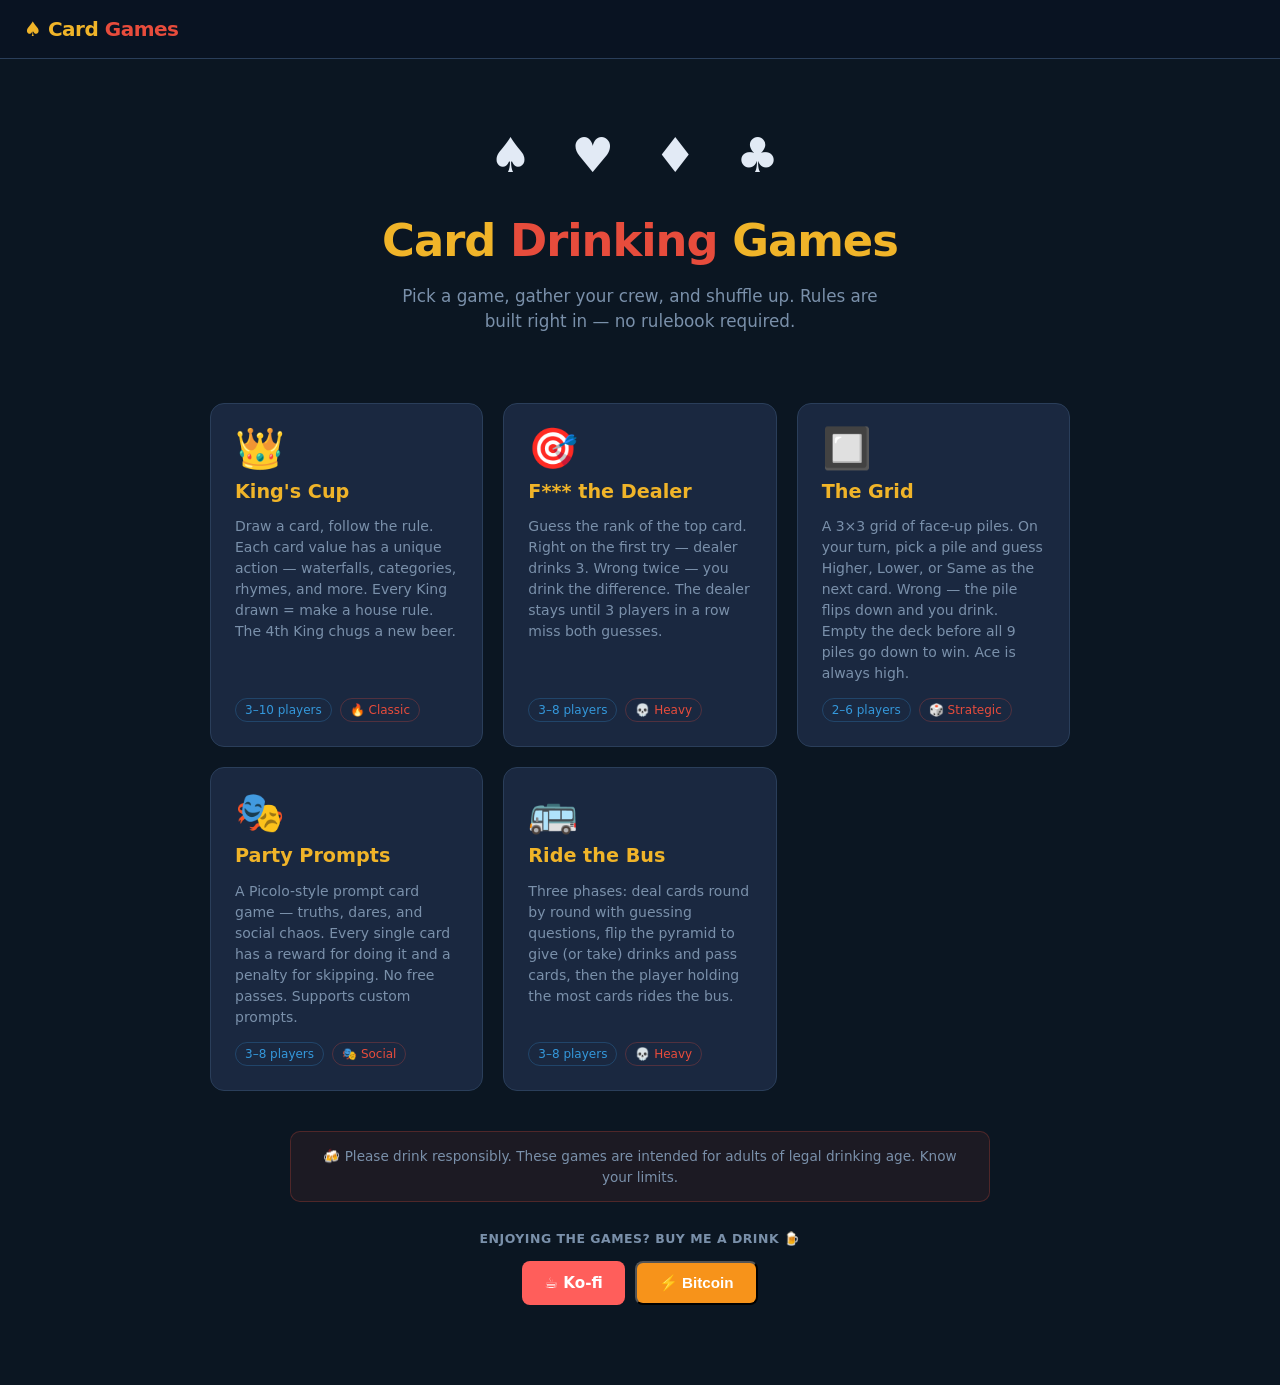
==== index.html @ 56109d14 "Card drinking games PWA: King's Cup, F*** the Dealer, The Grid, Ride the Bus, Party Prompts Co-Autho" ====
<!DOCTYPE html>
<html lang="en">
<head>
  <meta charset="UTF-8">
  <meta name="viewport" content="width=device-width, initial-scale=1.0">
  <!-- PWA -->
  <link rel="manifest" href="manifest.json">
  <meta name="theme-color" content="#f0b429">
  <meta name="mobile-web-app-capable" content="yes">
  <meta name="apple-mobile-web-app-capable" content="yes">
  <meta name="apple-mobile-web-app-status-bar-style" content="black-translucent">
  <meta name="apple-mobile-web-app-title" content="Card Games">
  <link rel="apple-touch-icon" href="icon-180.png">
  <title>Card Drinking Games</title>
  <link rel="stylesheet" href="style.css">
  <style>
    .hero {
      text-align: center;
      padding: 60px 20px 20px;
    }
    .hero-suits {
      font-size: 3rem;
      margin-bottom: 16px;
      letter-spacing: 12px;
    }
    .hero h1 {
      font-size: 2.8rem;
      font-weight: 900;
      color: var(--gold);
      letter-spacing: -1px;
      margin-bottom: 10px;
    }
    .hero h1 span { color: var(--accent); }
    .hero p {
      color: var(--muted);
      font-size: 1.05rem;
      max-width: 480px;
      margin: 0 auto;
    }
    .disclaimer {
      max-width: 700px;
      margin: 40px auto 0;
      background: rgba(231,76,60,0.08);
      border: 1px solid rgba(231,76,60,0.25);
      border-radius: 10px;
      padding: 14px 18px;
      color: var(--muted);
      font-size: 0.85rem;
      text-align: center;
    }
    .tip-wrap {
      text-align: center;
      margin: 28px auto 0;
    }
    .tip-btns {
      display: flex;
      gap: 10px;
      justify-content: center;
      flex-wrap: wrap;
    }
    .tip-label {
      font-size: 0.78rem;
      font-weight: 700;
      text-transform: uppercase;
      letter-spacing: 0.5px;
      color: var(--muted);
      margin-bottom: 12px;
    }
    .tip-btn {
      display: inline-flex;
      align-items: center;
      gap: 8px;
      font-size: 0.95rem;
      font-weight: 700;
      padding: 11px 22px;
      border-radius: 8px;
      text-decoration: none;
      transition: opacity 0.15s, transform 0.15s;
    }
    .tip-btn:hover { opacity: 0.88; transform: translateY(-1px); }
    .tip-btn:active { transform: scale(0.97); }
    .tip-btn.kofi { background: #ff5e5b; color: #fff; }
    .tip-btn.btc  { background: #f7931a; color: #fff; }
    .tip-qr {
      margin-top: 16px;
      display: none;
    }
    .tip-qr.visible { display: block; }
    .tip-qr img {
      width: 160px; height: 160px;
      border-radius: 10px;
      border: 3px solid #f7931a;
      display: block;
      margin: 0 auto 8px;
    }
    .tip-qr-label {
      font-size: 0.75rem;
      color: var(--muted);
      text-align: center;
    }
    .tip-qr-addr {
      font-size: 0.72rem;
      color: #f7931a;
      font-weight: 700;
      text-align: center;
      margin-top: 2px;
      word-break: break-all;
    }
  </style>
</head>
<body>

  <nav class="topbar">
    <a class="topbar-brand" href="#">♠ Card <em>Games</em></a>
  </nav>

  <div class="hero">
    <div class="hero-suits">♠ ♥ ♦ ♣</div>
    <h1>Card <span>Drinking</span> Games</h1>
    <p>Pick a game, gather your crew, and shuffle up. Rules are built right in — no rulebook required.</p>
  </div>

  <div class="page" style="padding-top: 16px;">
    <div class="game-grid">

      <a class="game-card" href="kings.html">
        <div class="game-card-icon">👑</div>
        <div class="game-card-name">King's Cup</div>
        <div class="game-card-desc">
          Draw a card, follow the rule. Each card value has a unique action — waterfalls, categories, rhymes, and more. Every King drawn = make a house rule. The 4th King chugs a new beer.
        </div>
        <div class="game-card-meta">
          <span class="tag players">3–10 players</span>
          <span class="tag intensity">🔥 Classic</span>
        </div>
      </a>

<a class="game-card" href="ftd.html">
        <div class="game-card-icon">🎯</div>
        <div class="game-card-name">F*** the Dealer</div>
        <div class="game-card-desc">
          Guess the rank of the top card. Right on the first try — dealer drinks 3. Wrong twice — you drink the difference. The dealer stays until 3 players in a row miss both guesses.
        </div>
        <div class="game-card-meta">
          <span class="tag players">3–8 players</span>
          <span class="tag intensity">💀 Heavy</span>
        </div>
      </a>

      <a class="game-card" href="the-grid.html">
        <div class="game-card-icon">🔲</div>
        <div class="game-card-name">The Grid</div>
        <div class="game-card-desc">
          A 3×3 grid of face-up piles. On your turn, pick a pile and guess Higher, Lower, or Same as the next card. Wrong — the pile flips down and you drink. Empty the deck before all 9 piles go down to win. Ace is always high.
        </div>
        <div class="game-card-meta">
          <span class="tag players">2–6 players</span>
          <span class="tag intensity">🎲 Strategic</span>
        </div>
      </a>

      <a class="game-card" href="party-prompts.html">
        <div class="game-card-icon">🎭</div>
        <div class="game-card-name">Party Prompts</div>
        <div class="game-card-desc">
          A Picolo-style prompt card game — truths, dares, and social chaos. Every single card has a reward for doing it and a penalty for skipping. No free passes. Supports custom prompts.
        </div>
        <div class="game-card-meta">
          <span class="tag players">3–8 players</span>
          <span class="tag intensity">🎭 Social</span>
        </div>
      </a>

      <a class="game-card" href="ride-the-bus.html">
        <div class="game-card-icon">🚌</div>
        <div class="game-card-name">Ride the Bus</div>
        <div class="game-card-desc">
          Three phases: deal cards round by round with guessing questions, flip the pyramid to give (or take) drinks and pass cards, then the player holding the most cards rides the bus.
        </div>
        <div class="game-card-meta">
          <span class="tag players">3–8 players</span>
          <span class="tag intensity">💀 Heavy</span>
        </div>
      </a>

    </div>

    <div class="disclaimer">
      🍻 Please drink responsibly. These games are intended for adults of legal drinking age. Know your limits.
    </div>

    <div class="tip-wrap">
      <div class="tip-label">Enjoying the games? Buy me a drink 🍺</div>
      <div class="tip-btns">
        <a class="tip-btn kofi" href="https://ko-fi.com/jaldo" target="_blank" rel="noopener">
          ☕ Ko-fi
        </a>
        <button class="tip-btn btc" onclick="toggleQR()">
          ⚡ Bitcoin
        </button>
      </div>
      <div class="tip-qr" id="tip-qr">
        <img src="qr-lightning.png" alt="Lightning QR">
        <div class="tip-qr-label">Scan with any Lightning wallet</div>
        <div class="tip-qr-addr">salmoncobra1@primal.net</div>
      </div>
    </div>
    <script>
      function toggleQR() {
        const qr = document.getElementById('tip-qr');
        qr.classList.toggle('visible');
      }
    </script>
  </div>

<script>if('serviceWorker' in navigator) navigator.serviceWorker.register('sw.js');</script>
</body>
</html>
---- style.css ----
:root {
  --bg: #0b1622;
  --bg2: #131f30;
  --surface: #1a2840;
  --surface2: #223050;
  --border: #2a3e5a;
  --text: #e2eaf5;
  --muted: #7a90aa;
  --accent: #e74c3c;
  --gold: #f0b429;
  --green: #2ecc71;
  --blue: #3498db;
  --card-red: #c0392b;
  --card-black: #1a1a2e;
  --shadow: rgba(0,0,0,0.5);
  --radius: 10px;
}

*, *::before, *::after { box-sizing: border-box; margin: 0; padding: 0; }

html { scroll-behavior: smooth; }

body {
  font-family: 'Segoe UI', system-ui, -apple-system, sans-serif;
  background: var(--bg);
  color: var(--text);
  min-height: 100vh;
  line-height: 1.5;
}

/* ─── NAV ─── */
.topbar {
  display: flex;
  align-items: center;
  gap: 16px;
  padding: 14px 24px;
  background: rgba(10,20,35,0.95);
  border-bottom: 1px solid var(--border);
  position: sticky;
  top: 0;
  z-index: 100;
  backdrop-filter: blur(12px);
}
.topbar-brand {
  font-size: 1.25rem;
  font-weight: 800;
  color: var(--gold);
  text-decoration: none;
  letter-spacing: -0.5px;
}
.topbar-brand em { color: var(--accent); font-style: normal; }
.topbar-back {
  display: flex;
  align-items: center;
  gap: 6px;
  color: var(--muted);
  text-decoration: none;
  font-size: 0.875rem;
  padding: 5px 12px;
  border: 1px solid var(--border);
  border-radius: 6px;
  transition: color 0.2s, border-color 0.2s;
  margin-left: auto;
}
.topbar-back:hover { color: var(--text); border-color: var(--muted); }

/* ─── PAGE LAYOUT ─── */
.page { max-width: 900px; margin: 0 auto; padding: 32px 20px 80px; }
.page.wide { max-width: 1100px; }

.page-title {
  font-size: 2rem;
  font-weight: 800;
  margin-bottom: 6px;
  letter-spacing: -0.5px;
}
.page-title .suit { color: var(--gold); }

.page-sub {
  color: var(--muted);
  margin-bottom: 32px;
  font-size: 0.95rem;
}

/* ─── CARDS (PLAYING) ─── */
.card {
  width: 72px;
  height: 100px;
  background: #fff;
  border-radius: 7px;
  padding: 5px 6px;
  display: inline-flex;
  flex-direction: column;
  justify-content: space-between;
  box-shadow: 0 3px 10px var(--shadow);
  position: relative;
  user-select: none;
  transition: transform 0.15s, box-shadow 0.15s;
  flex-shrink: 0;
}
.card.sm { width: 54px; height: 76px; padding: 4px 5px; }
.card.lg { width: 100px; height: 140px; padding: 8px 10px; }
.card.xl { width: 130px; height: 182px; padding: 10px 13px; }

.card.red { color: var(--card-red); }
.card.black { color: var(--card-black); }

.card-corner { display: flex; flex-direction: column; align-items: center; line-height: 1.1; }
.card-corner.br { transform: rotate(180deg); align-self: flex-end; }
.cv { font-size: 1rem; font-weight: 800; }
.cs { font-size: 0.8rem; }
.card.sm .cv { font-size: 0.75rem; }
.card.sm .cs { font-size: 0.65rem; }
.card.lg .cv { font-size: 1.4rem; }
.card.lg .cs { font-size: 1.1rem; }
.card.xl .cv { font-size: 1.8rem; }
.card.xl .cs { font-size: 1.4rem; }

.card-mid {
  position: absolute;
  top: 50%; left: 50%;
  transform: translate(-50%, -50%);
  font-size: 1.6rem;
}
.card.sm .card-mid { font-size: 1.1rem; }
.card.lg .card-mid { font-size: 2.4rem; }
.card.xl .card-mid { font-size: 3rem; }

.card.face-down {
  background: linear-gradient(145deg, #1b3a6b, #0d2248);
}
.card-back {
  position: absolute;
  inset: 5px;
  border-radius: 4px;
  border: 1.5px solid rgba(255,255,255,0.18);
  background: repeating-linear-gradient(
    45deg,
    rgba(255,255,255,0.04) 0, rgba(255,255,255,0.04) 2px,
    transparent 2px, transparent 9px
  );
}
.card.face-down.sm .card-back { inset: 4px; }

.card.highlight { box-shadow: 0 0 0 3px var(--gold), 0 4px 12px var(--shadow); }
.card.clickable { cursor: pointer; }
.card.clickable:hover { transform: translateY(-5px); box-shadow: 0 8px 20px var(--shadow); }
.card.flipped-reveal { animation: flipIn 0.35s ease; }

@keyframes flipIn {
  from { transform: rotateY(90deg) scale(0.8); opacity: 0; }
  to { transform: rotateY(0) scale(1); opacity: 1; }
}

/* ─── BUTTONS ─── */
.btn {
  display: inline-flex;
  align-items: center;
  justify-content: center;
  gap: 8px;
  padding: 10px 20px;
  border: none;
  border-radius: 8px;
  font-size: 0.95rem;
  font-weight: 600;
  cursor: pointer;
  transition: filter 0.15s, transform 0.1s;
  text-decoration: none;
  white-space: nowrap;
}
.btn:hover { filter: brightness(1.12); }
.btn:active { transform: scale(0.97); }
.btn:disabled { opacity: 0.4; cursor: not-allowed; }
.btn:disabled:hover { filter: none; }

.btn-primary { background: var(--accent); color: #fff; }
.btn-gold { background: var(--gold); color: #111; }
.btn-green { background: var(--green); color: #111; }
.btn-ghost { background: transparent; color: var(--text); border: 1px solid var(--border); }
.btn-ghost:hover { background: var(--surface); }
.btn-surface { background: var(--surface2); color: var(--text); }
.btn-blue { background: var(--blue); color: #fff; }
.btn-sm { padding: 6px 13px; font-size: 0.85rem; }
.btn-lg { padding: 13px 28px; font-size: 1.05rem; }
.btn-xl { padding: 16px 36px; font-size: 1.15rem; font-weight: 700; }

/* ─── PANELS ─── */
.panel {
  background: var(--surface);
  border: 1px solid var(--border);
  border-radius: var(--radius);
  padding: 20px;
  margin-bottom: 20px;
}
.panel-title {
  font-size: 1rem;
  font-weight: 700;
  color: var(--gold);
  margin-bottom: 14px;
  text-transform: uppercase;
  letter-spacing: 0.5px;
  font-size: 0.8rem;
}

/* ─── RULES PANEL ─── */
.rules-toggle {
  width: 100%;
  background: var(--surface);
  border: 1px solid var(--border);
  border-radius: var(--radius);
  padding: 14px 18px;
  color: var(--text);
  font-size: 0.95rem;
  font-weight: 600;
  cursor: pointer;
  text-align: left;
  display: flex;
  justify-content: space-between;
  align-items: center;
  margin-bottom: 8px;
  transition: background 0.2s;
}
.rules-toggle:hover { background: var(--surface2); }
.rules-toggle .arrow { transition: transform 0.2s; }
.rules-toggle.open .arrow { transform: rotate(180deg); }

.rules-body {
  background: var(--surface);
  border: 1px solid var(--border);
  border-radius: var(--radius);
  padding: 18px;
  margin-bottom: 20px;
  display: none;
}
.rules-body.open { display: block; }

.rules-body h3 {
  color: var(--gold);
  font-size: 0.85rem;
  text-transform: uppercase;
  letter-spacing: 0.5px;
  margin: 14px 0 8px;
}
.rules-body h3:first-child { margin-top: 0; }
.rules-body p, .rules-body li {
  color: var(--muted);
  font-size: 0.9rem;
  margin-bottom: 6px;
}
.rules-body ul, .rules-body ol { padding-left: 20px; }
.rules-body li { margin-bottom: 4px; }

/* ─── CARD TABLE ─── */
.card-table {
  background: #0e4a2a;
  background-image: radial-gradient(ellipse at 50% 50%, #115533 0%, #0a3820 100%);
  border: 3px solid #0a2e1a;
  border-radius: 16px;
  padding: 24px;
  min-height: 200px;
  display: flex;
  align-items: center;
  justify-content: center;
  flex-wrap: wrap;
  gap: 12px;
  margin-bottom: 20px;
}

/* ─── PLAYER CHIPS ─── */
.player-tag {
  display: inline-flex;
  align-items: center;
  gap: 6px;
  background: var(--surface2);
  border: 1px solid var(--border);
  border-radius: 20px;
  padding: 4px 12px;
  font-size: 0.85rem;
  font-weight: 600;
}
.player-tag.active {
  border-color: var(--gold);
  color: var(--gold);
  background: rgba(240,180,41,0.12);
}
.player-tag.dealer { border-color: var(--accent); color: var(--accent); }

/* ─── DRINK BADGE ─── */
.drink-badge {
  display: inline-block;
  background: var(--accent);
  color: #fff;
  font-weight: 700;
  font-size: 0.8rem;
  border-radius: 20px;
  padding: 2px 10px;
  margin-left: 6px;
}
.drink-badge.give { background: var(--green); color: #111; }

/* ─── NOTIFICATION ─── */
.notif {
  background: var(--surface2);
  border: 1px solid var(--border);
  border-left: 4px solid var(--gold);
  border-radius: 8px;
  padding: 14px 18px;
  margin-bottom: 16px;
  font-size: 0.95rem;
  line-height: 1.5;
}
.notif.danger { border-left-color: var(--accent); }
.notif.success { border-left-color: var(--green); }
.notif.info { border-left-color: var(--blue); }

.notif-title {
  font-weight: 700;
  font-size: 1rem;
  margin-bottom: 4px;
}

/* ─── SETUP FORM ─── */
.setup-form { max-width: 500px; }
.form-group { margin-bottom: 16px; }
.form-label {
  display: block;
  font-size: 0.85rem;
  color: var(--muted);
  margin-bottom: 6px;
  font-weight: 600;
  text-transform: uppercase;
  letter-spacing: 0.3px;
}
.form-input {
  width: 100%;
  background: var(--surface2);
  border: 1px solid var(--border);
  border-radius: 7px;
  padding: 9px 13px;
  color: var(--text);
  font-size: 0.95rem;
  outline: none;
  transition: border-color 0.2s;
}
.form-input:focus { border-color: var(--blue); }
.form-input::placeholder { color: var(--muted); }

.player-list { display: flex; flex-direction: column; gap: 8px; margin-bottom: 12px; }
.player-row {
  display: flex;
  gap: 8px;
  align-items: center;
}
.player-row .form-input { flex: 1; }

/* ─── GRID (The Grid game) ─── */
.card-grid {
  display: grid;
  gap: 8px;
  justify-content: center;
}

/* ─── PYRAMID ─── */
.pyramid { display: flex; flex-direction: column; align-items: center; gap: 8px; }
.pyramid-row { display: flex; gap: 8px; }

/* ─── HAND ─── */
.hand { display: flex; flex-wrap: wrap; gap: 8px; align-items: flex-end; }

/* ─── PHASE BADGE ─── */
.phase-badge {
  display: inline-block;
  background: var(--surface2);
  border: 1px solid var(--border);
  border-radius: 20px;
  padding: 4px 14px;
  font-size: 0.8rem;
  font-weight: 700;
  text-transform: uppercase;
  letter-spacing: 0.5px;
  color: var(--muted);
  margin-bottom: 16px;
}
.phase-badge.active { border-color: var(--gold); color: var(--gold); }

/* ─── RANK BUTTONS ─── */
.rank-grid {
  display: flex;
  flex-wrap: wrap;
  gap: 8px;
}
.rank-btn {
  width: 52px;
  height: 52px;
  background: var(--surface2);
  border: 1px solid var(--border);
  border-radius: 8px;
  color: var(--text);
  font-size: 1rem;
  font-weight: 700;
  cursor: pointer;
  transition: background 0.15s, border-color 0.15s, transform 0.1s;
}
.rank-btn:hover { background: var(--surface); border-color: var(--muted); }
.rank-btn:active { transform: scale(0.93); }
.rank-btn.correct { background: #1a5c2a; border-color: var(--green); color: var(--green); }
.rank-btn.wrong { background: #5c1a1a; border-color: var(--accent); color: var(--accent); }
.rank-btn:disabled { opacity: 0.3; cursor: not-allowed; }

/* ─── SCORE TABLE ─── */
.score-table { width: 100%; border-collapse: collapse; }
.score-table th, .score-table td {
  padding: 10px 14px;
  text-align: left;
  border-bottom: 1px solid var(--border);
  font-size: 0.9rem;
}
.score-table th {
  color: var(--muted);
  font-size: 0.8rem;
  text-transform: uppercase;
  letter-spacing: 0.4px;
}
.score-table tr:last-child td { border-bottom: none; }
.score-table .highlight-row td { background: rgba(240,180,41,0.08); color: var(--gold); }

/* ─── INDEX GAME CARDS ─── */
.game-grid {
  display: grid;
  grid-template-columns: repeat(auto-fill, minmax(250px, 1fr));
  gap: 20px;
  margin-top: 32px;
}
.game-card {
  background: var(--surface);
  border: 1px solid var(--border);
  border-radius: 14px;
  padding: 24px;
  text-decoration: none;
  color: var(--text);
  transition: border-color 0.2s, transform 0.15s, box-shadow 0.2s;
  display: flex;
  flex-direction: column;
  gap: 10px;
}
.game-card:hover {
  border-color: var(--gold);
  transform: translateY(-3px);
  box-shadow: 0 8px 24px rgba(0,0,0,0.4);
}
.game-card-icon {
  font-size: 2.5rem;
  line-height: 1;
}
.game-card-name {
  font-size: 1.2rem;
  font-weight: 800;
  color: var(--gold);
}
.game-card-desc {
  font-size: 0.875rem;
  color: var(--muted);
  line-height: 1.5;
  flex: 1;
}
.game-card-meta {
  display: flex;
  gap: 8px;
  flex-wrap: wrap;
  margin-top: 4px;
}
.tag {
  font-size: 0.75rem;
  padding: 2px 9px;
  border-radius: 12px;
  border: 1px solid var(--border);
  color: var(--muted);
}
.tag.players { border-color: #3498db44; color: var(--blue); }
.tag.intensity { border-color: #e74c3c44; color: var(--accent); }

/* ─── RESPONSIVE ─── */
@media (max-width: 600px) {
  .page { padding: 20px 14px 60px; }
  .page-title { font-size: 1.5rem; }
  .card-table { padding: 14px; gap: 8px; }
  .card.xl { width: 100px; height: 140px; }
  .rank-btn { width: 44px; height: 44px; font-size: 0.9rem; }
}

/* ─── UTILS ─── */
.flex { display: flex; }
.flex-wrap { flex-wrap: wrap; }
.items-center { align-items: center; }
.gap-8 { gap: 8px; }
.gap-12 { gap: 12px; }
.gap-16 { gap: 16px; }
.mb-8 { margin-bottom: 8px; }
.mb-12 { margin-bottom: 12px; }
.mb-16 { margin-bottom: 16px; }
.mb-24 { margin-bottom: 24px; }
.mt-16 { margin-top: 16px; }
.mt-24 { margin-top: 24px; }
.text-muted { color: var(--muted); }
.text-gold { color: var(--gold); }
.text-accent { color: var(--accent); }
.text-green { color: var(--green); }
.text-center { text-align: center; }
.text-sm { font-size: 0.875rem; }
.font-bold { font-weight: 700; }
.hidden { display: none !important; }
.w-full { width: 100%; }
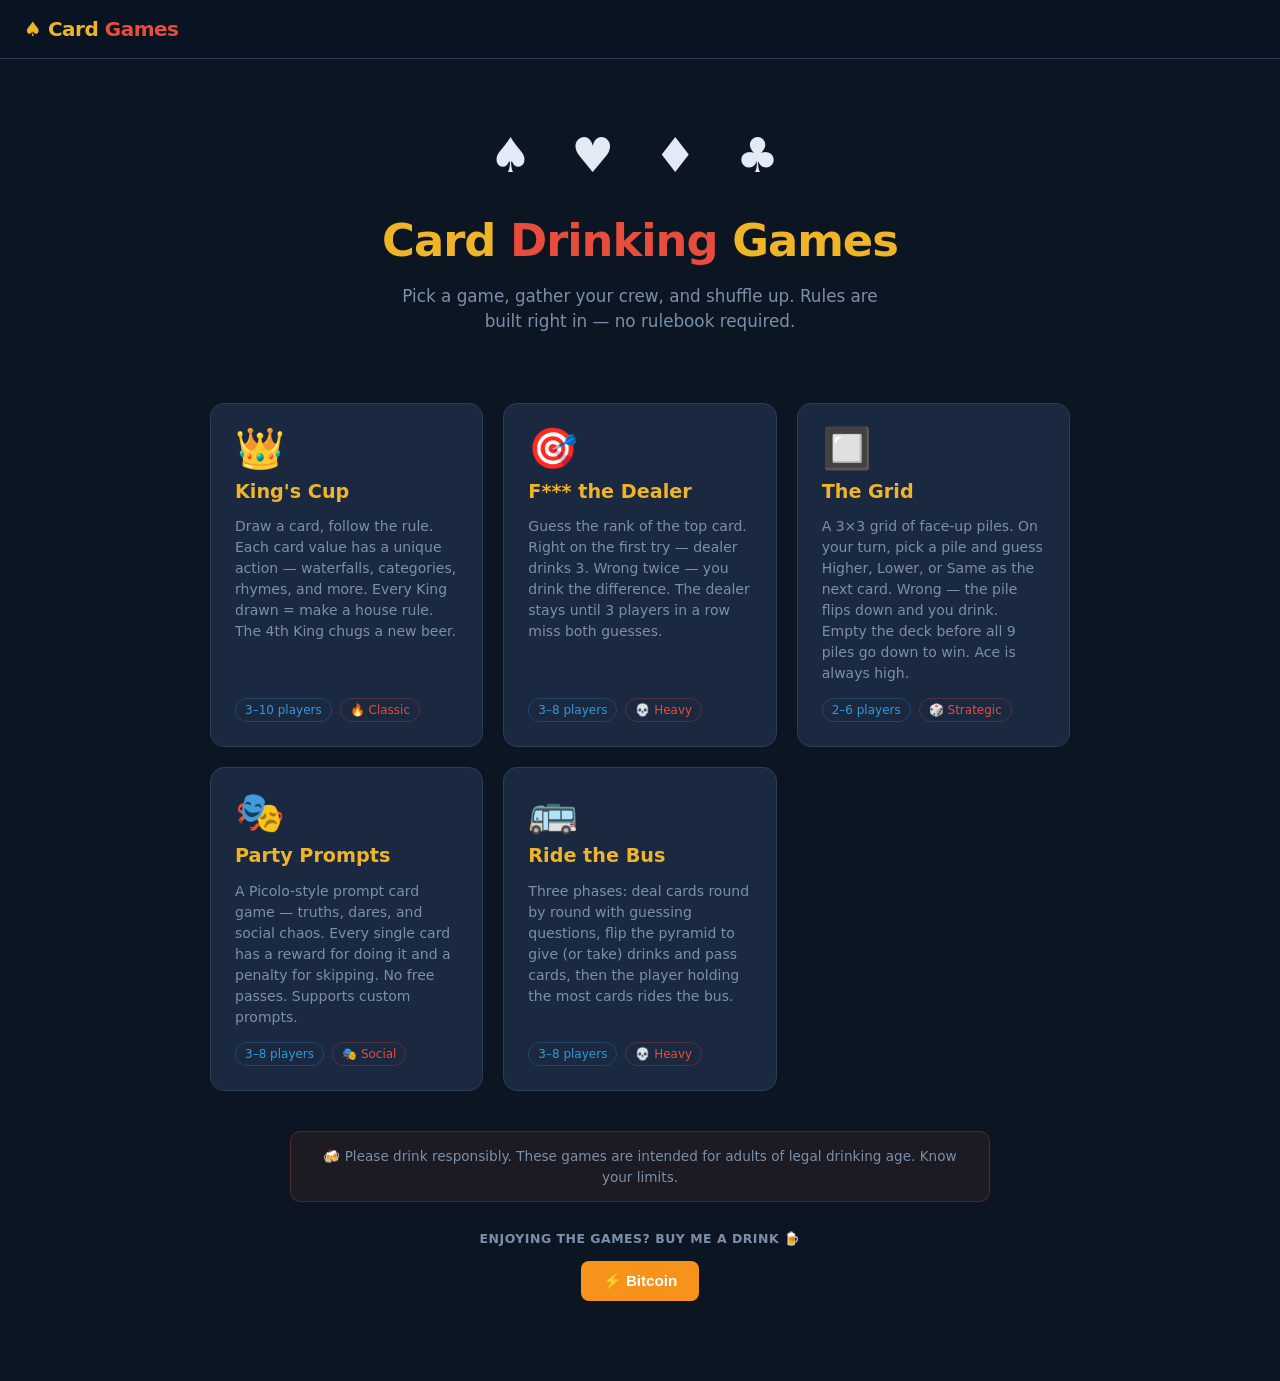
==== commit 30550d3c: "Remove Ko-fi tip button, keep Bitcoin Lightning only Co-Authored-By: Claude Fable 5 <noreply@anthrop" ====
--- a/index.html
+++ b/index.html
@@ -1,4 +1,5 @@
 <!DOCTYPE html>
+<!-- deployed via GitHub -->
 <html lang="en">
 <head>
   <meta charset="UTF-8">
@@ -79,8 +80,7 @@
     }
     .tip-btn:hover { opacity: 0.88; transform: translateY(-1px); }
     .tip-btn:active { transform: scale(0.97); }
-    .tip-btn.kofi { background: #ff5e5b; color: #fff; }
-    .tip-btn.btc  { background: #f7931a; color: #fff; }
+    .tip-btn.btc { background: #f7931a; color: #fff; border: none; cursor: pointer; }
     .tip-qr {
       margin-top: 16px;
       display: none;
@@ -192,9 +192,6 @@
     <div class="tip-wrap">
       <div class="tip-label">Enjoying the games? Buy me a drink 🍺</div>
       <div class="tip-btns">
-        <a class="tip-btn kofi" href="https://ko-fi.com/jaldo" target="_blank" rel="noopener">
-          ☕ Ko-fi
-        </a>
         <button class="tip-btn btc" onclick="toggleQR()">
           ⚡ Bitcoin
         </button>
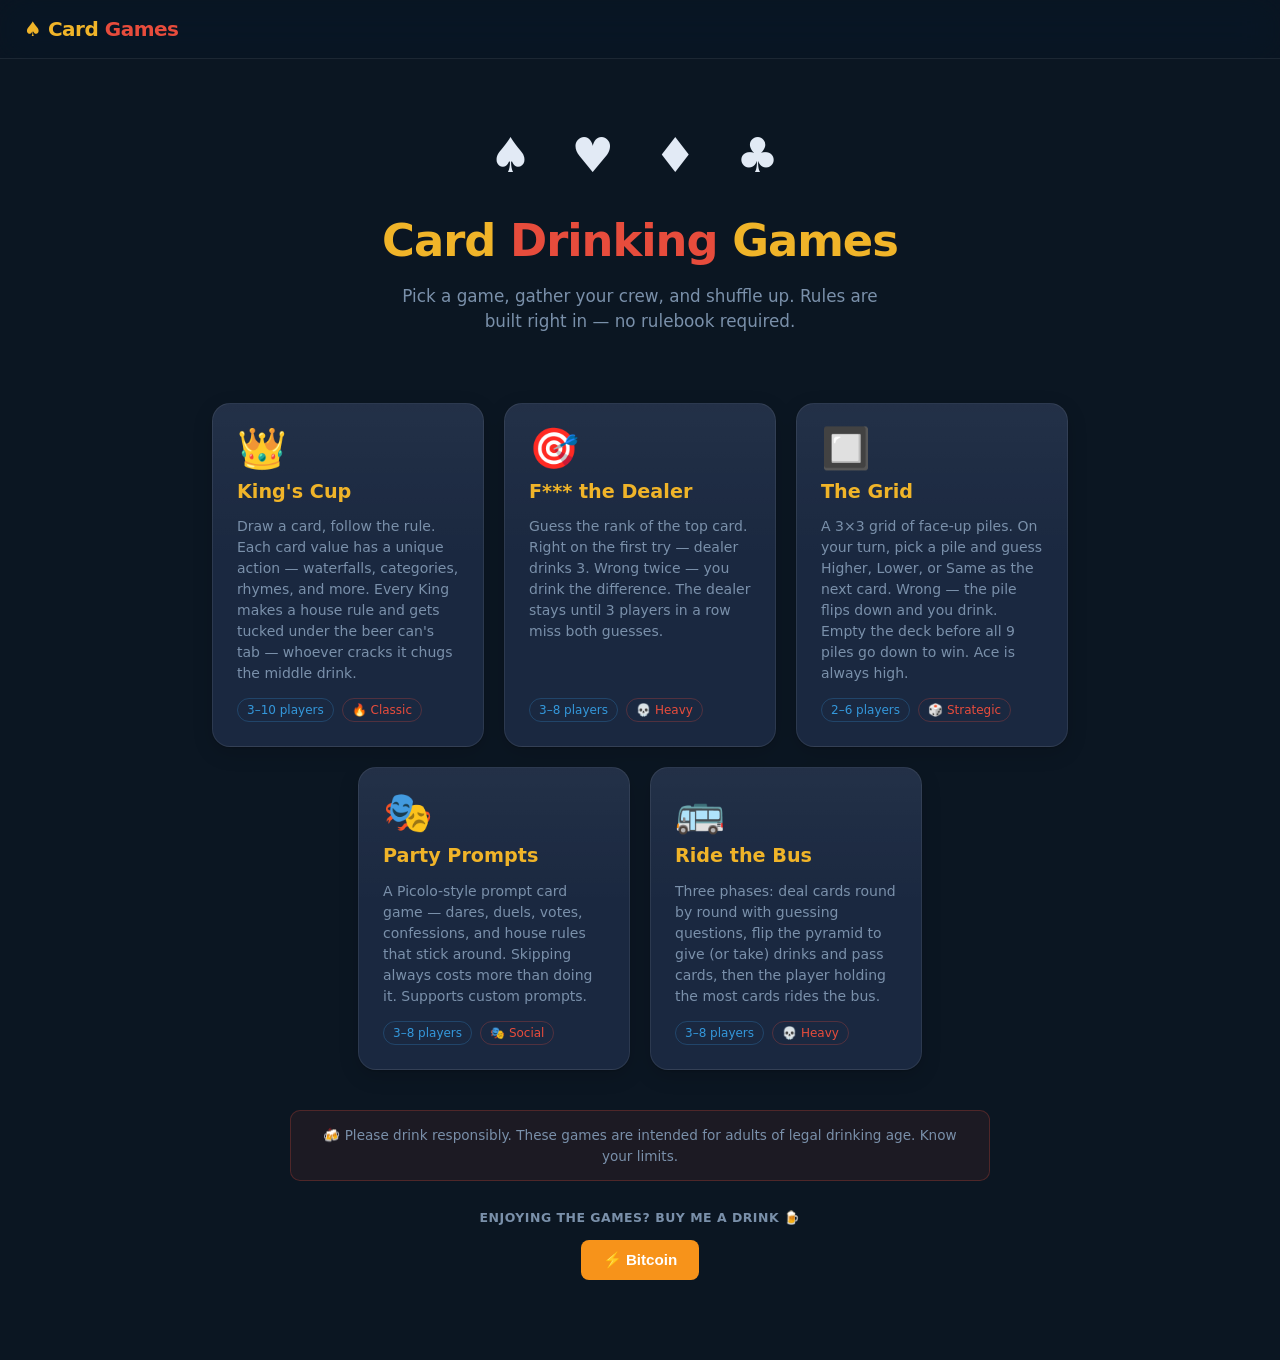
==== commit 3adc490b: "Audit pass: fix stale index copy, share roster with Party Prompts, prune dead code - index.html: Kin" ====
--- a/index.html
+++ b/index.html
@@ -1,5 +1,4 @@
 <!DOCTYPE html>
-<!-- deployed via GitHub -->
 <html lang="en">
 <head>
   <meta charset="UTF-8">
@@ -127,7 +126,7 @@
         <div class="game-card-icon">👑</div>
         <div class="game-card-name">King's Cup</div>
         <div class="game-card-desc">
-          Draw a card, follow the rule. Each card value has a unique action — waterfalls, categories, rhymes, and more. Every King drawn = make a house rule. The 4th King chugs a new beer.
+          Draw a card, follow the rule. Each card value has a unique action — waterfalls, categories, rhymes, and more. Every King makes a house rule and gets tucked under the beer can's tab — whoever cracks it chugs the middle drink.
         </div>
         <div class="game-card-meta">
           <span class="tag players">3–10 players</span>
@@ -163,7 +162,7 @@
         <div class="game-card-icon">🎭</div>
         <div class="game-card-name">Party Prompts</div>
         <div class="game-card-desc">
-          A Picolo-style prompt card game — truths, dares, and social chaos. Every single card has a reward for doing it and a penalty for skipping. No free passes. Supports custom prompts.
+          A Picolo-style prompt card game — dares, duels, votes, confessions, and house rules that stick around. Skipping always costs more than doing it. Supports custom prompts.
         </div>
         <div class="game-card-meta">
           <span class="tag players">3–8 players</span>
--- a/style.css
+++ b/style.css
@@ -4,6 +4,7 @@
   --surface: #1a2840;
   --surface2: #223050;
   --border: #2a3e5a;
+  --hairline: rgba(255,255,255,0.08);
   --text: #e2eaf5;
   --muted: #7a90aa;
   --accent: #e74c3c;
@@ -13,19 +14,37 @@
   --card-red: #c0392b;
   --card-black: #1a1a2e;
   --shadow: rgba(0,0,0,0.5);
-  --radius: 10px;
-}
-
-*, *::before, *::after { box-sizing: border-box; margin: 0; padding: 0; }
+  --radius: 14px;
+  --ease: cubic-bezier(0.22, 0.61, 0.36, 1);      /* smooth deceleration */
+  --ease-spring: cubic-bezier(0.34, 1.3, 0.64, 1); /* gentle overshoot */
+}
+
+*, *::before, *::after {
+  box-sizing: border-box;
+  margin: 0;
+  padding: 0;
+  -webkit-tap-highlight-color: transparent;
+}
 
 html { scroll-behavior: smooth; }
 
 body {
-  font-family: 'Segoe UI', system-ui, -apple-system, sans-serif;
+  font-family: -apple-system, BlinkMacSystemFont, 'SF Pro Text', 'Segoe UI', system-ui, sans-serif;
   background: var(--bg);
   color: var(--text);
   min-height: 100vh;
   line-height: 1.5;
+  -webkit-font-smoothing: antialiased;
+  -moz-osx-font-smoothing: grayscale;
+}
+
+::-webkit-scrollbar { width: 8px; height: 8px; }
+::-webkit-scrollbar-track { background: transparent; }
+::-webkit-scrollbar-thumb { background: rgba(255,255,255,0.14); border-radius: 8px; }
+::-webkit-scrollbar-thumb:hover { background: rgba(255,255,255,0.24); }
+
+@media (prefers-reduced-motion: reduce) {
+  *, *::before, *::after { animation: none !important; transition: none !important; }
 }
 
 /* ─── NAV ─── */
@@ -34,12 +53,13 @@
   align-items: center;
   gap: 16px;
   padding: 14px 24px;
-  background: rgba(10,20,35,0.95);
-  border-bottom: 1px solid var(--border);
+  background: rgba(11,22,34,0.72);
+  border-bottom: 1px solid var(--hairline);
   position: sticky;
   top: 0;
   z-index: 100;
-  backdrop-filter: blur(12px);
+  backdrop-filter: blur(20px) saturate(180%);
+  -webkit-backdrop-filter: blur(20px) saturate(180%);
 }
 .topbar-brand {
   font-size: 1.25rem;
@@ -65,8 +85,13 @@
 .topbar-back:hover { color: var(--text); border-color: var(--muted); }
 
 /* ─── PAGE LAYOUT ─── */
-.page { max-width: 900px; margin: 0 auto; padding: 32px 20px 80px; }
+.page { max-width: 900px; margin: 0 auto; padding: 32px 20px 80px; animation: pageIn 0.45s var(--ease) both; }
 .page.wide { max-width: 1100px; }
+
+@keyframes pageIn {
+  from { opacity: 0; transform: translateY(10px); }
+  to   { opacity: 1; transform: translateY(0); }
+}
 
 .page-title {
   font-size: 2rem;
@@ -95,7 +120,7 @@
   box-shadow: 0 3px 10px var(--shadow);
   position: relative;
   user-select: none;
-  transition: transform 0.15s, box-shadow 0.15s;
+  transition: transform 0.3s var(--ease-spring), box-shadow 0.3s var(--ease);
   flex-shrink: 0;
 }
 .card.sm { width: 54px; height: 76px; padding: 4px 5px; }
@@ -160,18 +185,18 @@
   gap: 8px;
   padding: 10px 20px;
   border: none;
-  border-radius: 8px;
+  border-radius: 12px;
   font-size: 0.95rem;
   font-weight: 600;
   cursor: pointer;
-  transition: filter 0.15s, transform 0.1s;
+  transition: filter 0.25s var(--ease), transform 0.25s var(--ease-spring), box-shadow 0.25s var(--ease);
   text-decoration: none;
   white-space: nowrap;
 }
-.btn:hover { filter: brightness(1.12); }
-.btn:active { transform: scale(0.97); }
+.btn:hover { filter: brightness(1.1); transform: translateY(-1px); }
+.btn:active { transform: scale(0.96); transition-duration: 0.08s; }
 .btn:disabled { opacity: 0.4; cursor: not-allowed; }
-.btn:disabled:hover { filter: none; }
+.btn:disabled:hover { filter: none; transform: none; }
 
 .btn-primary { background: var(--accent); color: #fff; }
 .btn-gold { background: var(--gold); color: #111; }
@@ -186,11 +211,12 @@
 
 /* ─── PANELS ─── */
 .panel {
-  background: var(--surface);
-  border: 1px solid var(--border);
+  background: linear-gradient(180deg, rgba(255,255,255,0.03), rgba(255,255,255,0) 40%), var(--surface);
+  border: 1px solid var(--hairline);
   border-radius: var(--radius);
   padding: 20px;
   margin-bottom: 20px;
+  box-shadow: 0 1px 2px rgba(0,0,0,0.2), 0 8px 24px rgba(0,0,0,0.18);
 }
 .panel-title {
   font-size: 1rem;
@@ -206,7 +232,7 @@
 .rules-toggle {
   width: 100%;
   background: var(--surface);
-  border: 1px solid var(--border);
+  border: 1px solid var(--hairline);
   border-radius: var(--radius);
   padding: 14px 18px;
   color: var(--text);
@@ -218,19 +244,20 @@
   justify-content: space-between;
   align-items: center;
   margin-bottom: 8px;
-  transition: background 0.2s;
+  transition: background 0.25s var(--ease);
 }
 .rules-toggle:hover { background: var(--surface2); }
-.rules-toggle .arrow { transition: transform 0.2s; }
+.rules-toggle .arrow { transition: transform 0.3s var(--ease-spring); }
 .rules-toggle.open .arrow { transform: rotate(180deg); }
 
 .rules-body {
   background: var(--surface);
-  border: 1px solid var(--border);
+  border: 1px solid var(--hairline);
   border-radius: var(--radius);
   padding: 18px;
   margin-bottom: 20px;
   display: none;
+  animation: pageIn 0.3s var(--ease) both;
 }
 .rules-body.open { display: block; }
 
@@ -255,7 +282,7 @@
   background: #0e4a2a;
   background-image: radial-gradient(ellipse at 50% 50%, #115533 0%, #0a3820 100%);
   border: 3px solid #0a2e1a;
-  border-radius: 16px;
+  border-radius: 20px;
   padding: 24px;
   min-height: 200px;
   display: flex;
@@ -264,6 +291,7 @@
   flex-wrap: wrap;
   gap: 12px;
   margin-bottom: 20px;
+  box-shadow: inset 0 2px 18px rgba(0,0,0,0.35), 0 8px 24px rgba(0,0,0,0.2);
 }
 
 /* ─── PLAYER CHIPS ─── */
@@ -301,13 +329,14 @@
 /* ─── NOTIFICATION ─── */
 .notif {
   background: var(--surface2);
-  border: 1px solid var(--border);
+  border: 1px solid var(--hairline);
   border-left: 4px solid var(--gold);
-  border-radius: 8px;
+  border-radius: 12px;
   padding: 14px 18px;
   margin-bottom: 16px;
   font-size: 0.95rem;
   line-height: 1.5;
+  animation: pageIn 0.3s var(--ease) both;
 }
 .notif.danger { border-left-color: var(--accent); }
 .notif.success { border-left-color: var(--green); }
@@ -334,15 +363,18 @@
 .form-input {
   width: 100%;
   background: var(--surface2);
-  border: 1px solid var(--border);
-  border-radius: 7px;
+  border: 1px solid var(--hairline);
+  border-radius: 10px;
   padding: 9px 13px;
   color: var(--text);
   font-size: 0.95rem;
   outline: none;
-  transition: border-color 0.2s;
-}
-.form-input:focus { border-color: var(--blue); }
+  transition: border-color 0.25s var(--ease), box-shadow 0.25s var(--ease);
+}
+.form-input:focus {
+  border-color: var(--blue);
+  box-shadow: 0 0 0 3.5px rgba(52,152,219,0.22);
+}
 .form-input::placeholder { color: var(--muted); }
 
 .player-list { display: flex; flex-direction: column; gap: 8px; margin-bottom: 12px; }
@@ -426,28 +458,32 @@
 
 /* ─── INDEX GAME CARDS ─── */
 .game-grid {
-  display: grid;
-  grid-template-columns: repeat(auto-fill, minmax(250px, 1fr));
+  display: flex;
+  flex-wrap: wrap;
+  justify-content: center;
   gap: 20px;
   margin-top: 32px;
 }
 .game-card {
-  background: var(--surface);
-  border: 1px solid var(--border);
-  border-radius: 14px;
+  flex: 0 1 272px;   /* fixed width so a partial last row stays centered & equal-sized */
+  background: linear-gradient(180deg, rgba(255,255,255,0.04), rgba(255,255,255,0) 45%), var(--surface);
+  border: 1px solid var(--hairline);
+  border-radius: 18px;
   padding: 24px;
   text-decoration: none;
   color: var(--text);
-  transition: border-color 0.2s, transform 0.15s, box-shadow 0.2s;
+  transition: border-color 0.35s var(--ease), transform 0.35s var(--ease-spring), box-shadow 0.35s var(--ease);
   display: flex;
   flex-direction: column;
   gap: 10px;
+  box-shadow: 0 1px 2px rgba(0,0,0,0.2), 0 6px 20px rgba(0,0,0,0.15);
 }
 .game-card:hover {
-  border-color: var(--gold);
-  transform: translateY(-3px);
-  box-shadow: 0 8px 24px rgba(0,0,0,0.4);
-}
+  border-color: rgba(240,180,41,0.55);
+  transform: translateY(-4px) scale(1.01);
+  box-shadow: 0 14px 36px rgba(0,0,0,0.45);
+}
+.game-card:active { transform: translateY(-1px) scale(0.99); transition-duration: 0.08s; }
 .game-card-icon {
   font-size: 2.5rem;
   line-height: 1;
@@ -486,6 +522,7 @@
   .card-table { padding: 14px; gap: 8px; }
   .card.xl { width: 100px; height: 140px; }
   .rank-btn { width: 44px; height: 44px; font-size: 0.9rem; }
+  .game-card { flex-basis: 100%; }
 }
 
 /* ─── UTILS ─── */
